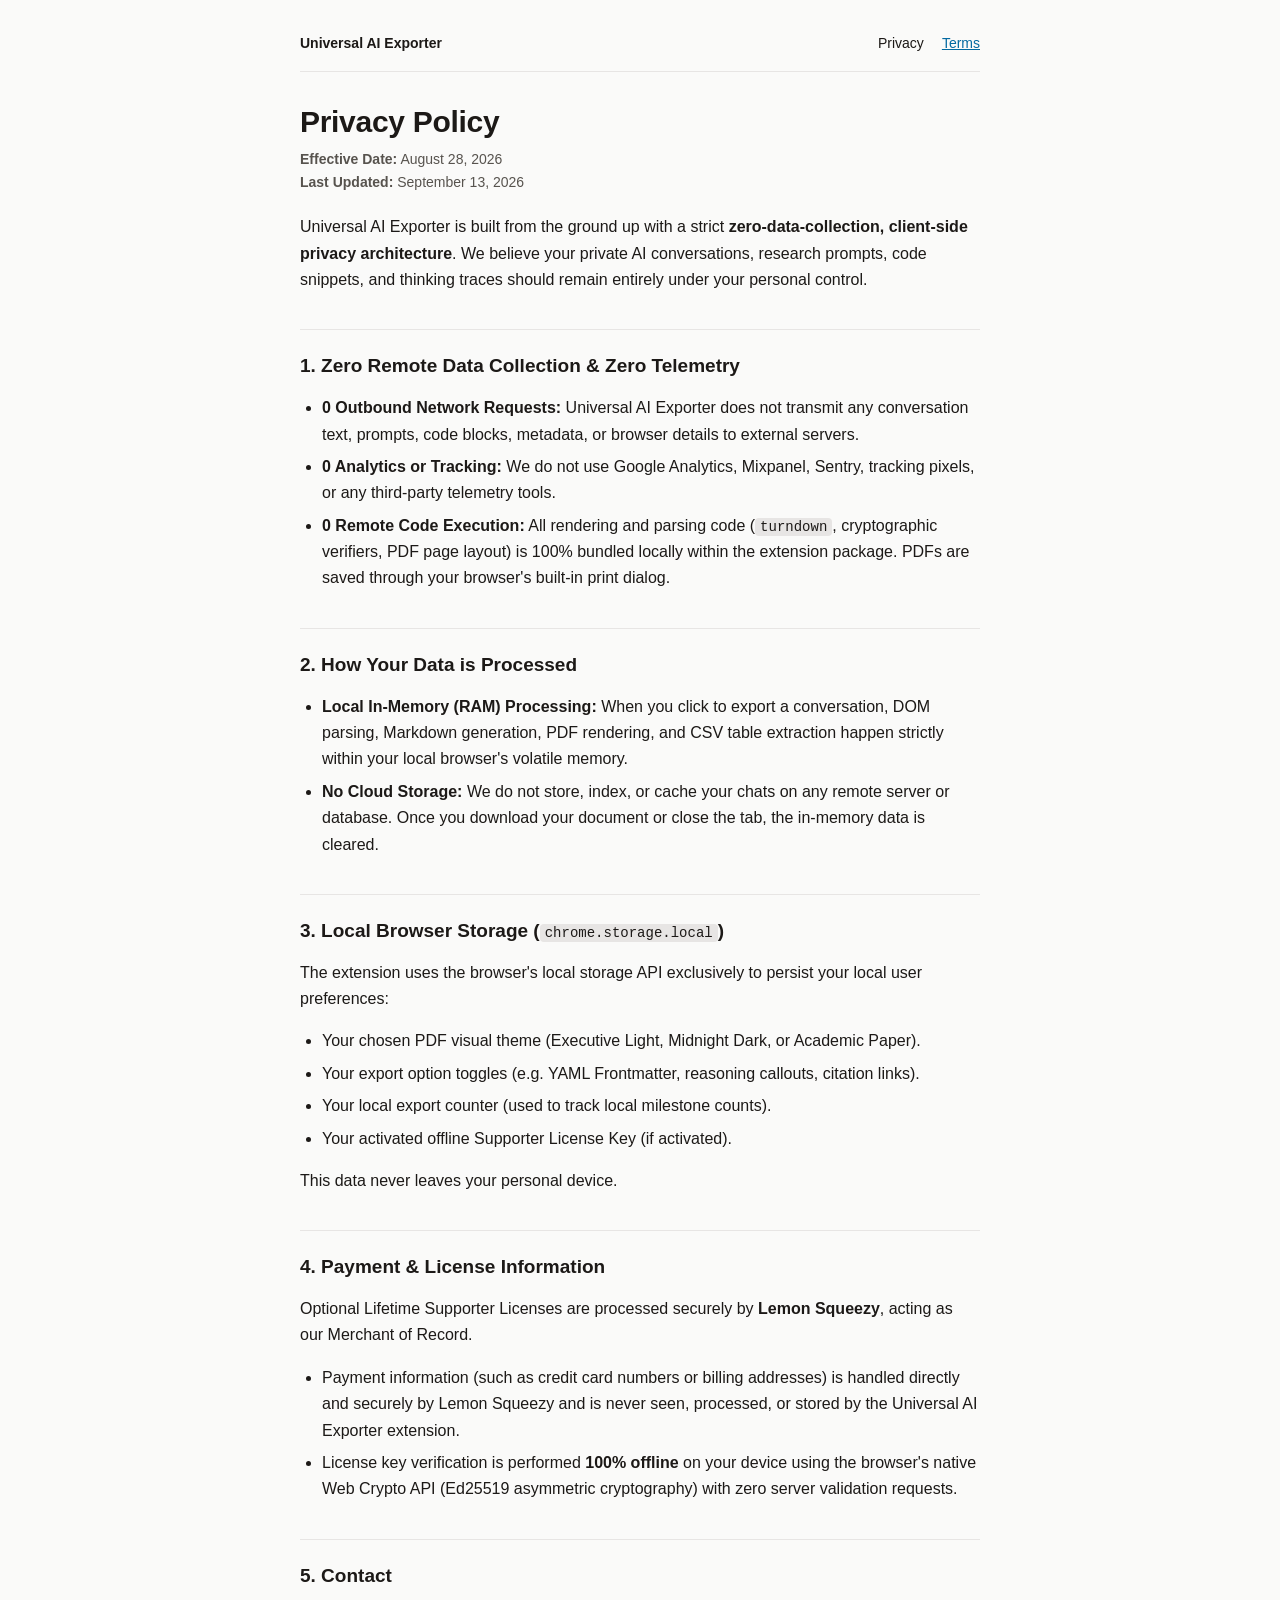
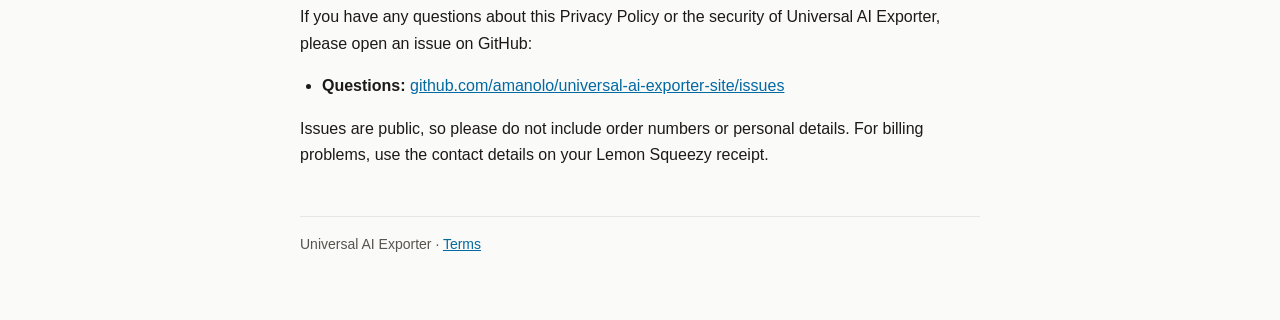
==== privacy.html @ 86ee3bc1 "Add home, privacy and terms pages for Universal AI Exporter Co-Authored-By: Claude Opus 5 <noreply@a" ====
<!doctype html>
<html lang="en">
<head>
<meta charset="utf-8">
<meta name="viewport" content="width=device-width, initial-scale=1">
<title>Privacy Policy — Universal AI Exporter</title>
<link rel="stylesheet" href="style.css">
</head>
<body>
<div class="wrap">
<nav>
  <a class="brand" href="./">Universal AI Exporter</a>
  <a href="privacy" aria-current="page">Privacy</a>
  <a href="terms">Terms</a>
</nav>

<h1>Privacy Policy</h1>
<p class="dates"><strong>Effective Date:</strong> August 28, 2026<br><strong>Last Updated:</strong> September 13, 2026</p>

<p>Universal AI Exporter is built from the ground up with a strict <strong>zero-data-collection, client-side privacy architecture</strong>. We believe your private AI conversations, research prompts, code snippets, and thinking traces should remain entirely under your personal control.</p>

<h2>1. Zero Remote Data Collection &amp; Zero Telemetry</h2>
<ul>
  <li><strong>0 Outbound Network Requests:</strong> Universal AI Exporter does not transmit any conversation text, prompts, code blocks, metadata, or browser details to external servers.</li>
  <li><strong>0 Analytics or Tracking:</strong> We do not use Google Analytics, Mixpanel, Sentry, tracking pixels, or any third-party telemetry tools.</li>
  <li><strong>0 Remote Code Execution:</strong> All rendering and parsing code (<code>turndown</code>, cryptographic verifiers, PDF page layout) is 100% bundled locally within the extension package. PDFs are saved through your browser's built-in print dialog.</li>
</ul>

<h2>2. How Your Data is Processed</h2>
<ul>
  <li><strong>Local In-Memory (RAM) Processing:</strong> When you click to export a conversation, DOM parsing, Markdown generation, PDF rendering, and CSV table extraction happen strictly within your local browser's volatile memory.</li>
  <li><strong>No Cloud Storage:</strong> We do not store, index, or cache your chats on any remote server or database. Once you download your document or close the tab, the in-memory data is cleared.</li>
</ul>

<h2>3. Local Browser Storage (<code>chrome.storage.local</code>)</h2>
<p>The extension uses the browser's local storage API exclusively to persist your local user preferences:</p>
<ul>
  <li>Your chosen PDF visual theme (Executive Light, Midnight Dark, or Academic Paper).</li>
  <li>Your export option toggles (e.g. YAML Frontmatter, reasoning callouts, citation links).</li>
  <li>Your local export counter (used to track local milestone counts).</li>
  <li>Your activated offline Supporter License Key (if activated).</li>
</ul>
<p>This data never leaves your personal device.</p>

<h2>4. Payment &amp; License Information</h2>
<p>Optional Lifetime Supporter Licenses are processed securely by <strong>Lemon Squeezy</strong>, acting as our Merchant of Record.</p>
<ul>
  <li>Payment information (such as credit card numbers or billing addresses) is handled directly and securely by Lemon Squeezy and is never seen, processed, or stored by the Universal AI Exporter extension.</li>
  <li>License key verification is performed <strong>100% offline</strong> on your device using the browser's native Web Crypto API (Ed25519 asymmetric cryptography) with zero server validation requests.</li>
</ul>

<h2>5. Contact</h2>
<p>If you have any questions about this Privacy Policy or the security of Universal AI Exporter, please open an issue on GitHub:</p>
<ul>
  <li><strong>Questions:</strong> <a href="https://github.com/amanolo/universal-ai-exporter-site/issues">github.com/amanolo/universal-ai-exporter-site/issues</a></li>
</ul>
<p>Issues are public, so please do not include order numbers or personal details. For billing problems, use the contact details on your Lemon Squeezy receipt.</p>

<footer>Universal AI Exporter · <a href="terms">Terms</a></footer>
</div>
</body>
</html>
---- style.css ----
:root {
  --bg: #fafaf9;
  --ink: #1c1917;
  --ink-2: #57534e;
  --line: #e7e5e4;
  --accent: #0369a1;
  --sans: -apple-system, BlinkMacSystemFont, "Segoe UI", Roboto, Helvetica, Arial, sans-serif;
}
@media (prefers-color-scheme: dark) {
  :root {
    --bg: #1c1917;
    --ink: #f5f5f4;
    --ink-2: #a8a29e;
    --line: #44403c;
    --accent: #7dd3fc;
  }
}
* { box-sizing: border-box; }
html { color-scheme: light dark; }
body { margin: 0; background: var(--bg); color: var(--ink); font: 16px/1.65 var(--sans); -webkit-font-smoothing: antialiased; }
a { color: var(--accent); }
.wrap { max-width: 720px; margin: 0 auto; padding: 32px 20px 64px; }
nav { display: flex; flex-wrap: wrap; gap: 6px 18px; padding-bottom: 16px; border-bottom: 1px solid var(--line); font-size: 14px; }
nav .brand { font-weight: 600; color: var(--ink); text-decoration: none; margin-right: auto; }
nav a[aria-current="page"] { color: var(--ink); text-decoration: none; font-weight: 500; }
h1 { font-size: 30px; line-height: 1.2; margin: 32px 0 8px; letter-spacing: -0.01em; }
h2 { font-size: 19px; line-height: 1.3; margin: 36px 0 8px; padding-top: 24px; border-top: 1px solid var(--line); }
.dates { color: var(--ink-2); font-size: 14px; margin: 0 0 20px; }
ul, ol { padding-left: 22px; }
li { margin: 6px 0; }
code { font: 14px ui-monospace, SFMono-Regular, Menlo, Consolas, monospace; background: var(--line); padding: 1px 5px; border-radius: 4px; }
.links { list-style: none; padding: 0; }
.links li { margin: 10px 0; }
footer { margin-top: 48px; padding-top: 16px; border-top: 1px solid var(--line); color: var(--ink-2); font-size: 14px; }
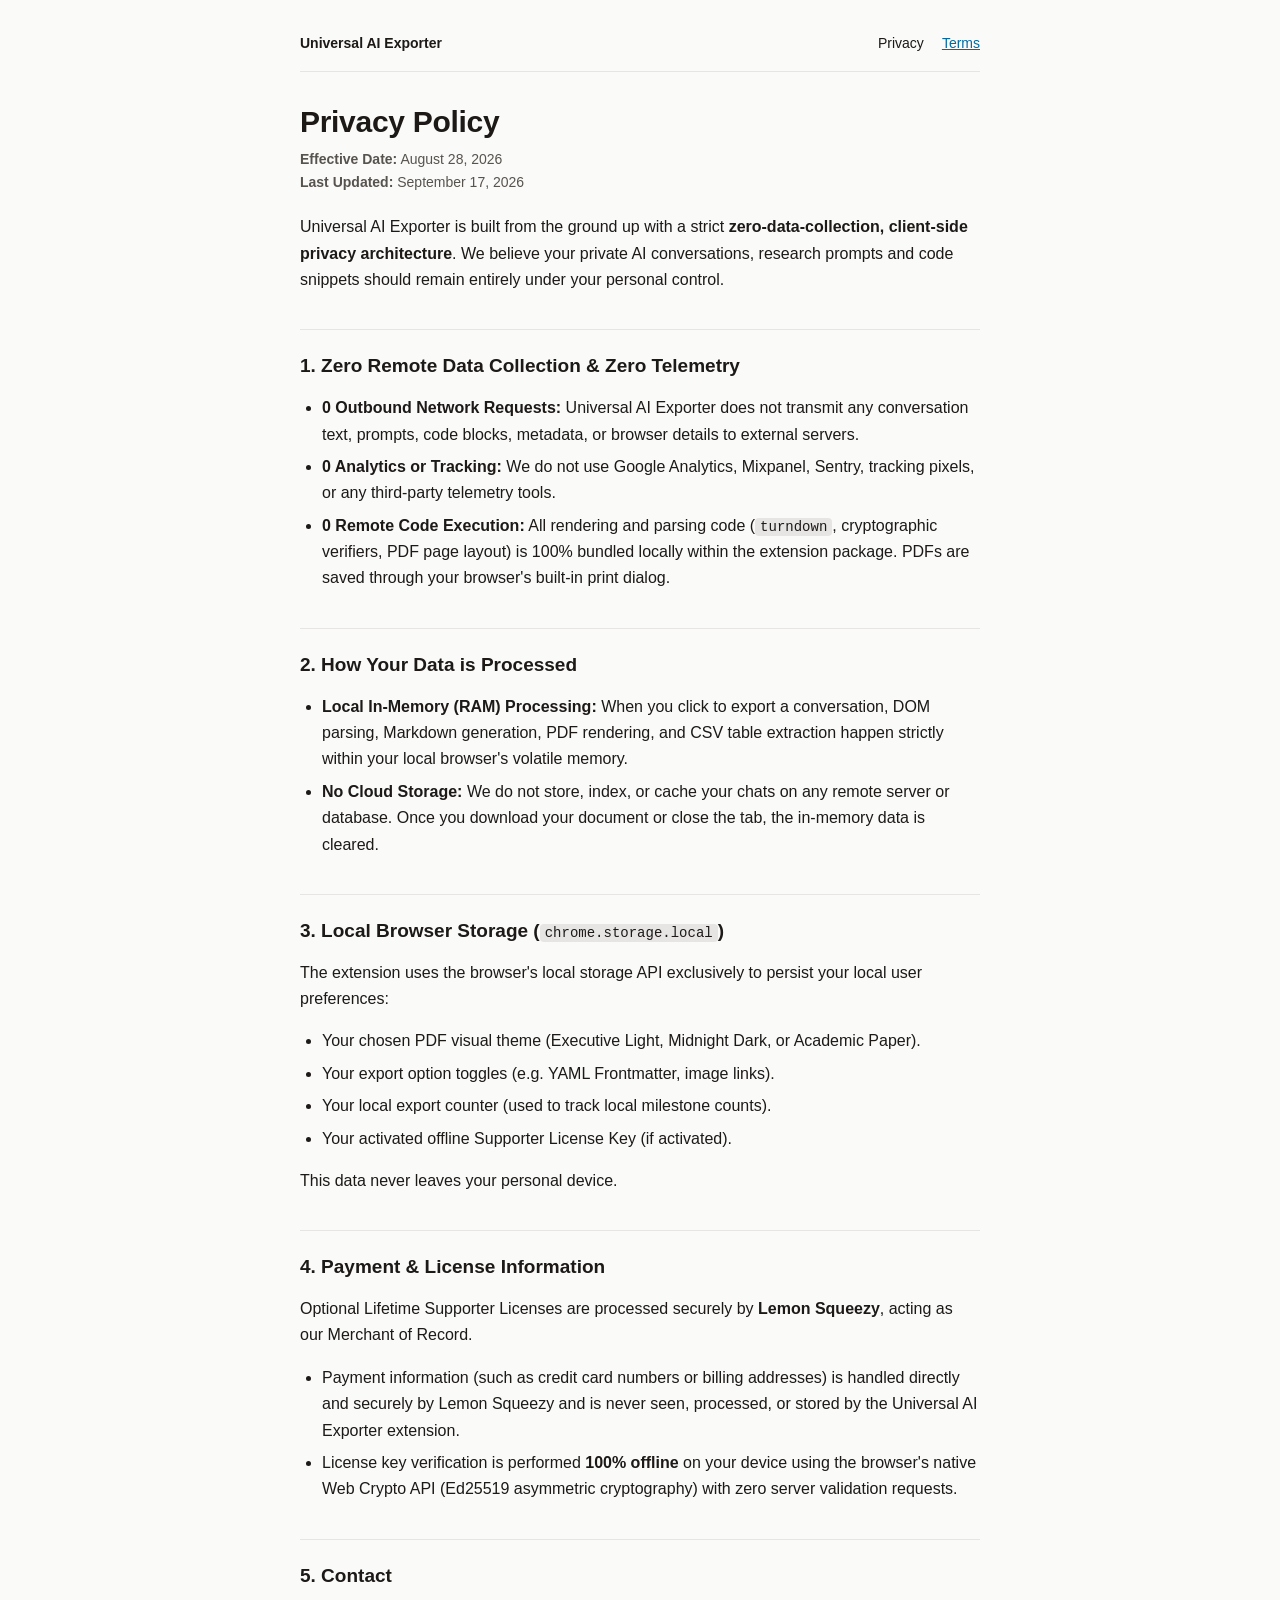
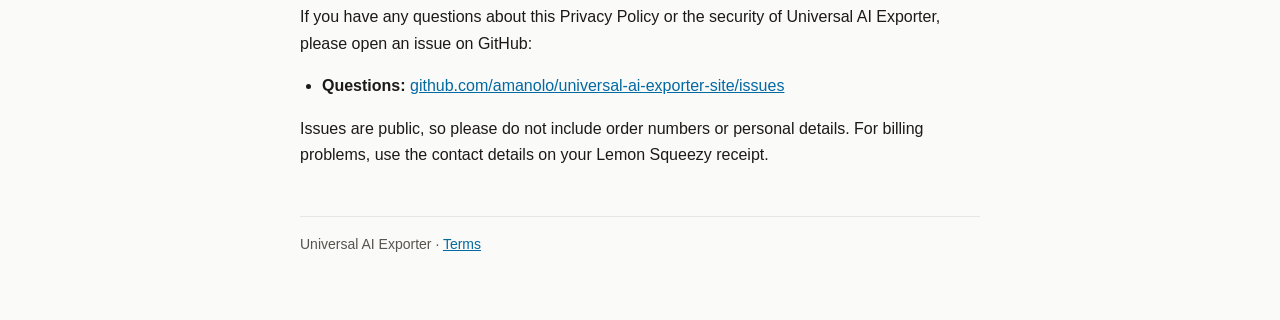
==== commit 28e1f970: "docs: drop cut features from the privacy policy (2.42) Thinking traces, reasoning callouts and citat" ====
--- a/privacy.html
+++ b/privacy.html
@@ -15,9 +15,9 @@
 </nav>
 
 <h1>Privacy Policy</h1>
-<p class="dates"><strong>Effective Date:</strong> August 28, 2026<br><strong>Last Updated:</strong> September 13, 2026</p>
+<p class="dates"><strong>Effective Date:</strong> August 28, 2026<br><strong>Last Updated:</strong> September 17, 2026</p>
 
-<p>Universal AI Exporter is built from the ground up with a strict <strong>zero-data-collection, client-side privacy architecture</strong>. We believe your private AI conversations, research prompts, code snippets, and thinking traces should remain entirely under your personal control.</p>
+<p>Universal AI Exporter is built from the ground up with a strict <strong>zero-data-collection, client-side privacy architecture</strong>. We believe your private AI conversations, research prompts and code snippets should remain entirely under your personal control.</p>
 
 <h2>1. Zero Remote Data Collection &amp; Zero Telemetry</h2>
 <ul>
@@ -36,7 +36,7 @@
 <p>The extension uses the browser's local storage API exclusively to persist your local user preferences:</p>
 <ul>
   <li>Your chosen PDF visual theme (Executive Light, Midnight Dark, or Academic Paper).</li>
-  <li>Your export option toggles (e.g. YAML Frontmatter, reasoning callouts, citation links).</li>
+  <li>Your export option toggles (e.g. YAML Frontmatter, image links).</li>
   <li>Your local export counter (used to track local milestone counts).</li>
   <li>Your activated offline Supporter License Key (if activated).</li>
 </ul>
